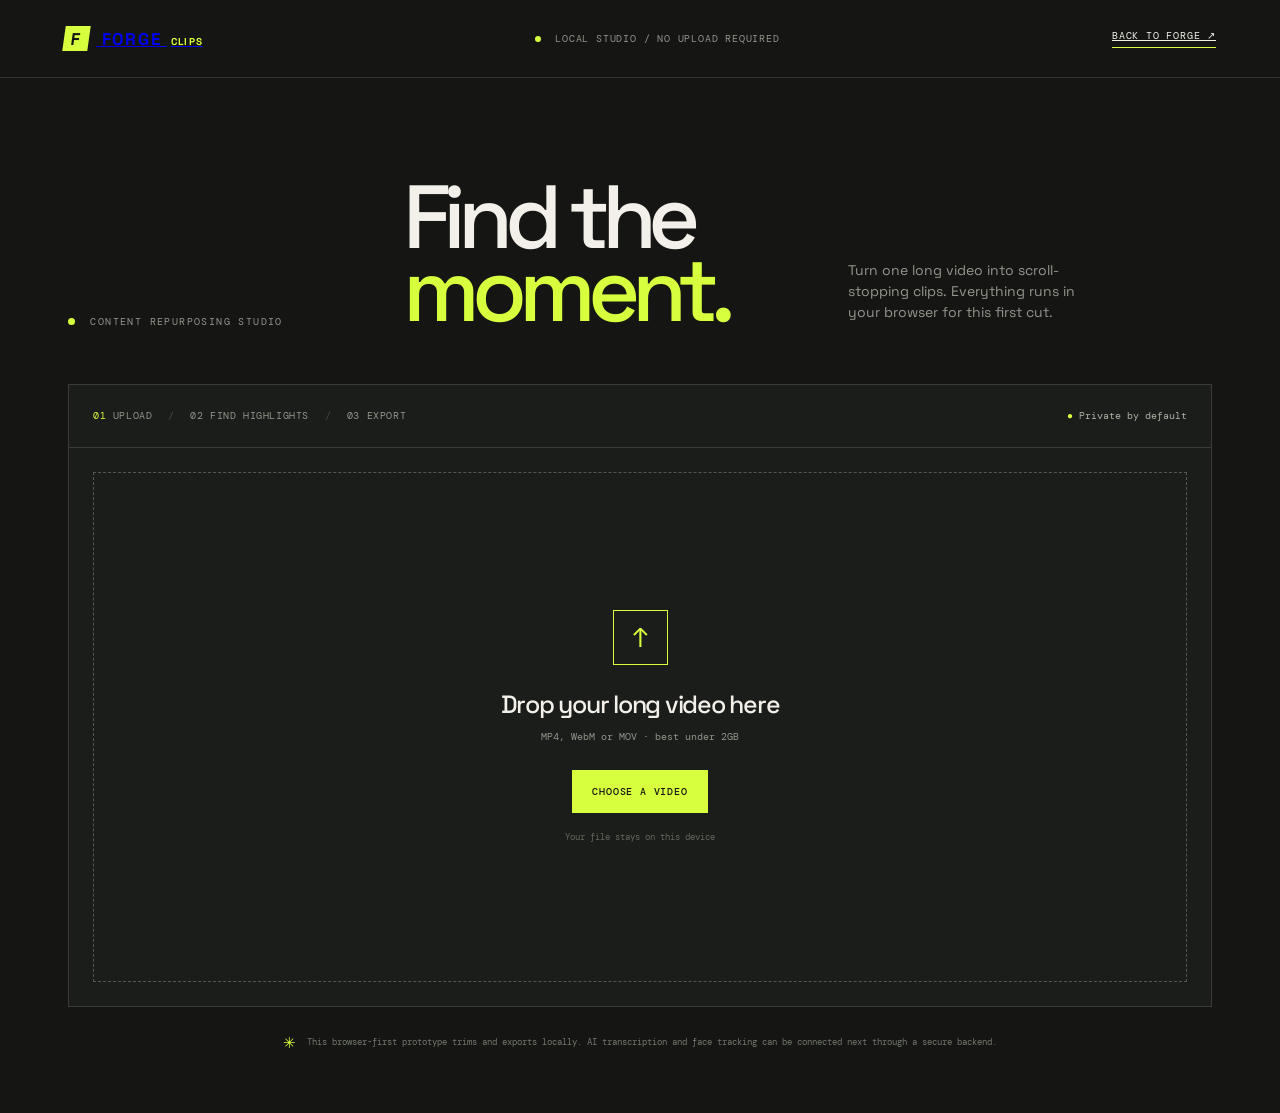
==== clipper.html @ c1059297 "Create AI clipping studio" ====
<!doctype html>
<html lang="en">
<head>
  <meta charset="UTF-8" />
  <meta name="viewport" content="width=device-width, initial-scale=1.0" />
  <meta name="description" content="Forge Clips — turn long videos into short-form content." />
  <title>Forge Clips — Turn long videos into momentum</title>
  <link rel="preconnect" href="https://fonts.googleapis.com" />
  <link rel="preconnect" href="https://fonts.gstatic.com" crossorigin />
  <link href="https://fonts.googleapis.com/css2?family=DM+Mono:wght@400;500&family=Space+Grotesk:wght@400;500;600;700&display=swap" rel="stylesheet" />
  <link rel="stylesheet" href="clipper.css" />
</head>
<body>
  <header class="clip-header">
    <a class="clip-logo" href="index.html"><span>F</span> FORGE <b>CLIPS</b></a>
    <div class="header-status"><i></i> Local studio / No upload required</div>
    <a class="back-link" href="index.html">Back to Forge ↗</a>
  </header>

  <main class="clip-app">
    <section class="clip-intro">
      <p class="eyebrow"><span></span> Content repurposing studio</p>
      <h1>Find the<br /><em>moment.</em></h1>
      <p class="intro-copy">Turn one long video into scroll-stopping clips. Everything runs in your browser for this first cut.</p>
    </section>

    <section class="workspace" aria-label="Video clipping workspace">
      <div class="workspace-topbar"><div><span class="step active">01</span> Upload <span class="divider">/</span> <span class="step">02</span> Find highlights <span class="divider">/</span> <span class="step">03</span> Export</div><span class="privacy-pill">● Private by default</span></div>

      <div class="upload-state" id="uploadState">
        <div class="upload-icon">↑</div>
        <h2>Drop your long video here</h2>
        <p>MP4, WebM or MOV · best under 2GB</p>
        <label class="upload-button">Choose a video<input id="videoInput" type="file" accept="video/*" /></label>
        <span class="upload-hint">Your file stays on this device</span>
      </div>

      <div class="editor-state hidden" id="editorState">
        <div class="editor-grid">
          <div class="player-column">
            <div class="video-shell"><video id="video" controls playsinline></video><div class="video-empty" id="videoEmpty">Your video preview will appear here</div><button class="play-overlay" id="playOverlay" aria-label="Play video">▶</button></div>
            <div class="video-meta"><div><strong id="fileName">Untitled video</strong><span id="videoInfo">Ready to edit</span></div><button class="text-button" id="replaceVideo">Replace video</button></div>
            <div class="timeline-wrap"><div class="timeline-head"><span>Selected clip</span><strong id="timeReadout">00:00 — 00:30</strong></div><div class="timeline" id="timeline"><div class="timeline-track"></div><div class="range-highlight" id="rangeHighlight"></div><input class="range-input range-start" id="startRange" type="range" min="0" max="100" value="0" step="0.1" aria-label="Clip start" /><input class="range-input range-end" id="endRange" type="range" min="0" max="100" value="30" step="0.1" aria-label="Clip end" /></div><div class="timeline-labels"><span>00:00</span><span id="durationLabel">00:00</span></div></div>
          </div>
          <aside class="control-column">
            <div class="control-card highlight-card"><div class="card-title"><span class="spark">✦</span><div><strong>Highlight finder</strong><small>Quick suggestions based on video length</small></div></div><button class="scan-button" id="scanButton">Scan for moments <span>✦</span></button><div class="suggestions" id="suggestions"><p class="empty-suggestion">Upload a video and scan to find suggested moments.</p></div></div>
            <div class="control-card"><div class="card-title"><span class="caption-icon">Aa</span><div><strong>Caption context</strong><small>Paste a transcript to guide your edits</small></div></div><textarea id="transcript" placeholder="Paste a transcript here (optional)..."></textarea><div class="caption-row"><span>Captions will be ready for your next pass</span><span class="toggle"><i></i></span></div></div>
          </aside>
        </div>
        <div class="export-bar"><div class="export-summary"><span class="summary-icon">↳</span><div><strong id="exportSummary">30 second clip selected</strong><small>Vertical 9:16 · WebM export</small></div></div><button class="export-button" id="exportButton">Export clip <span>↓</span></button></div>
        <div class="export-status hidden" id="exportStatus" role="status"></div>
      </div>
    </section>
    <p class="studio-note"><span>✳</span> This browser-first prototype trims and exports locally. AI transcription and face tracking can be connected next through a secure backend.</p>
  </main>
  <script src="clipper.js"></script>
</body>
</html>
---- clipper.css ----
:root{--ink:#151614;--panel:#20221e;--panel-2:#282b25;--line:rgba(242,240,233,.14);--paper:#f2f0e9;--muted:#92968b;--lime:#d8ff3e;--mono:'DM Mono',monospace;--display:'Space Grotesk',sans-serif}*{box-sizing:border-box}body{margin:0;background:var(--ink);color:var(--paper);font-family:var(--display);min-height:100vh}.clip-header{height:78px;padding:0 5vw;border-bottom:1px solid var(--line);display:flex;align-items:center;justify-content:space-between}.clip-logo{font-weight:700;letter-spacing:.1em;font-size:17px}.clip-logo span{display:inline-grid;place-items:center;width:25px;height:25px;background:var(--lime);color:var(--ink);margin-right:7px;transform:skew(-8deg)}.clip-logo b{color:var(--lime);font-size:10px;letter-spacing:.12em;margin-left:4px}.header-status,.back-link{font:10px var(--mono);text-transform:uppercase;letter-spacing:.08em;color:var(--muted)}.header-status i{display:inline-block;width:6px;height:6px;background:var(--lime);border-radius:50%;margin-right:7px}.back-link{color:var(--paper);border-bottom:1px solid var(--lime);padding-bottom:5px}.clip-app{max-width:1240px;margin:auto;padding:75px 48px 60px}.clip-intro{display:flex;align-items:end;justify-content:space-between;margin-bottom:56px}.eyebrow{color:var(--muted);font:10px var(--mono);letter-spacing:.14em;text-transform:uppercase;margin:0}.eyebrow span{display:inline-block;background:var(--lime);width:7px;height:7px;border-radius:50%;margin-right:8px}.clip-intro h1{font-size:clamp(62px,7vw,100px);line-height:.82;letter-spacing:-.09em;font-weight:500;margin:28px 0 0}.clip-intro h1 em{color:var(--lime);font-style:normal}.intro-copy{color:var(--muted);font-size:14px;line-height:1.5;max-width:250px;margin:0 10% 5px 0}.workspace{border:1px solid var(--line);background:#1b1d1a}.workspace-topbar{height:63px;padding:0 24px;border-bottom:1px solid var(--line);display:flex;justify-content:space-between;align-items:center;color:var(--muted);font:10px var(--mono);text-transform:uppercase;letter-spacing:.06em}.step.active{color:var(--lime)}.divider{opacity:.35;padding:0 9px}.privacy-pill{color:#aeb2a6;text-transform:none;letter-spacing:0}.privacy-pill:first-letter{color:var(--lime)}.upload-state{min-height:510px;margin:24px;border:1px dashed #54584d;display:flex;flex-direction:column;align-items:center;justify-content:center;text-align:center}.upload-icon{width:55px;height:55px;border:1px solid var(--lime);display:grid;place-items:center;color:var(--lime);font-size:27px;margin-bottom:23px}.upload-state h2{font-size:25px;letter-spacing:-.05em;font-weight:500;margin:0 0 10px}.upload-state p{font:10px var(--mono);color:var(--muted);margin:0 0 27px}.upload-button,.scan-button,.export-button{cursor:pointer}.upload-button{background:var(--lime);color:var(--ink);padding:15px 20px;font:500 10px var(--mono);text-transform:uppercase;letter-spacing:.08em}.upload-button input{display:none}.upload-hint{font:9px var(--mono);color:#64695e;margin-top:18px}.hidden{display:none!important}.editor-state{padding:24px}.editor-grid{display:grid;grid-template-columns:1.35fr .85fr;gap:20px}.video-shell{height:425px;background:#0c0d0c;position:relative;display:flex;align-items:center;justify-content:center;overflow:hidden}.video-shell video{width:100%;height:100%;object-fit:contain;display:none}.video-shell.has-video video{display:block}.video-empty{font:10px var(--mono);color:#585d53;text-transform:uppercase;letter-spacing:.08em}.has-video .video-empty{display:none}.play-overlay{position:absolute;z-index:2;width:52px;height:52px;background:var(--lime);border:0;color:var(--ink);border-radius:50%;font-size:15px;padding-left:4px;cursor:pointer}.has-video .play-overlay{display:none}.video-meta{display:flex;justify-content:space-between;align-items:center;padding:15px 0 24px;border-bottom:1px solid var(--line)}.video-meta strong,.video-meta span{display:block}.video-meta strong{font-size:13px;font-weight:500}.video-meta span{font:9px var(--mono);color:var(--muted);margin-top:5px}.text-button{background:none;border:0;border-bottom:1px solid var(--lime);padding:0 0 6px;color:var(--paper);font:9px var(--mono);text-transform:uppercase;cursor:pointer}.timeline-wrap{padding-top:21px}.timeline-head,.timeline-labels{display:flex;justify-content:space-between;font:9px var(--mono);text-transform:uppercase;color:var(--muted)}.timeline-head strong{color:var(--lime);font-weight:400}.timeline{height:32px;position:relative;margin:13px 0 4px}.timeline-track,.range-highlight{position:absolute;height:8px;top:12px;left:0;right:0;background:#3c4037}.range-highlight{background:var(--lime);left:0;right:70%;opacity:.9}.range-input{position:absolute;appearance:none;pointer-events:none;width:100%;height:8px;top:12px;left:0;background:none;margin:0}.range-input::-webkit-slider-thumb{appearance:none;width:16px;height:16px;border:2px solid var(--ink);border-radius:50%;background:var(--lime);pointer-events:auto;cursor:ew-resize}.range-input::-moz-range-thumb{width:12px;height:12px;border:2px solid var(--ink);border-radius:50%;background:var(--lime);pointer-events:auto;cursor:ew-resize}.range-end{z-index:3}.range-start{z-index:4}.timeline-labels{font-size:8px}.control-column{display:flex;flex-direction:column;gap:15px}.control-card{background:var(--panel);border:1px solid var(--line);padding:20px}.card-title{display:flex;gap:12px;align-items:center}.card-title>span{width:31px;height:31px;display:grid;place-items:center;background:#30352c;color:var(--lime);font-size:16px}.caption-icon{font:14px var(--mono)!important}.card-title strong,.card-title small{display:block}.card-title strong{font-size:13px;font-weight:500}.card-title small{font:9px var(--mono);color:var(--muted);margin-top:5px}.scan-button{width:100%;border:1px solid var(--lime);background:transparent;color:var(--lime);padding:13px;margin:25px 0 16px;font:10px var(--mono);text-transform:uppercase;letter-spacing:.07em;text-align:left;display:flex;justify-content:space-between}.scan-button:hover{background:var(--lime);color:var(--ink)}.suggestions{display:flex;flex-direction:column;gap:8px}.empty-suggestion{font:9px/1.5 var(--mono);color:#696e63;margin:0}.suggestion{background:#2b2f28;padding:12px;display:grid;grid-template-columns:38px 1fr auto;gap:10px;align-items:center;cursor:pointer;border:1px solid transparent}.suggestion:hover,.suggestion.selected{border-color:var(--lime)}.suggestion-num{font:10px var(--mono);color:var(--lime)}.suggestion strong{font-size:11px;font-weight:500;display:block}.suggestion small{font:8px var(--mono);color:var(--muted);display:block;margin-top:4px}.suggestion button{background:none;border:0;color:var(--lime);font-size:18px;cursor:pointer}.control-card textarea{width:100%;height:79px;background:#171916;border:1px solid var(--line);resize:vertical;color:var(--paper);font:10px/1.5 var(--mono);margin-top:20px;padding:12px;outline:none}.control-card textarea:focus{border-color:var(--lime)}.caption-row{display:flex;justify-content:space-between;align-items:center;color:var(--muted);font:8px var(--mono);margin-top:15px}.toggle{width:29px;height:16px;border-radius:10px;background:#41463b;padding:2px}.toggle i{display:block;width:12px;height:12px;border-radius:50%;background:var(--muted)}.export-bar{margin-top:20px;background:var(--lime);color:var(--ink);padding:17px 20px;display:flex;align-items:center;justify-content:space-between}.export-summary{display:flex;align-items:center;gap:11px}.summary-icon{font-size:22px}.export-summary strong,.export-summary small{display:block}.export-summary strong{font-size:12px;font-weight:600}.export-summary small{font:9px var(--mono);margin-top:4px;color:#566023}.export-button{border:0;background:var(--ink);color:var(--paper);padding:13px 17px;font:10px var(--mono);text-transform:uppercase;letter-spacing:.08em}.export-button span{color:var(--lime);padding-left:13px;font-size:16px}.export-button:disabled{opacity:.6;cursor:wait}.export-status{background:#26301a;color:var(--lime);padding:13px 18px;font:10px var(--mono);margin-top:10px}.studio-note{color:#73786d;text-align:center;font:9px var(--mono);margin:26px 0 0}.studio-note span{color:var(--lime);font-size:15px;vertical-align:middle;margin-right:6px}@media(max-width:850px){.clip-header{padding:0 23px}.header-status{display:none}.clip-app{padding:55px 23px}.clip-intro{display:block;margin-bottom:42px}.intro-copy{margin-top:28px}.editor-grid{grid-template-columns:1fr}.video-shell{height:360px}.workspace-topbar{font-size:8px}.privacy-pill{display:none}}@media(max-width:500px){.clip-intro h1{font-size:68px}.workspace-topbar{padding:0 15px}.divider{padding:0 3px}.editor-state{padding:15px}.upload-state{margin:15px;min-height:400px}.video-shell{height:260px}.export-bar{align-items:flex-start;gap:18px;flex-direction:column}.export-button{width:100%;text-align:left}.back-link{font-size:8px}}
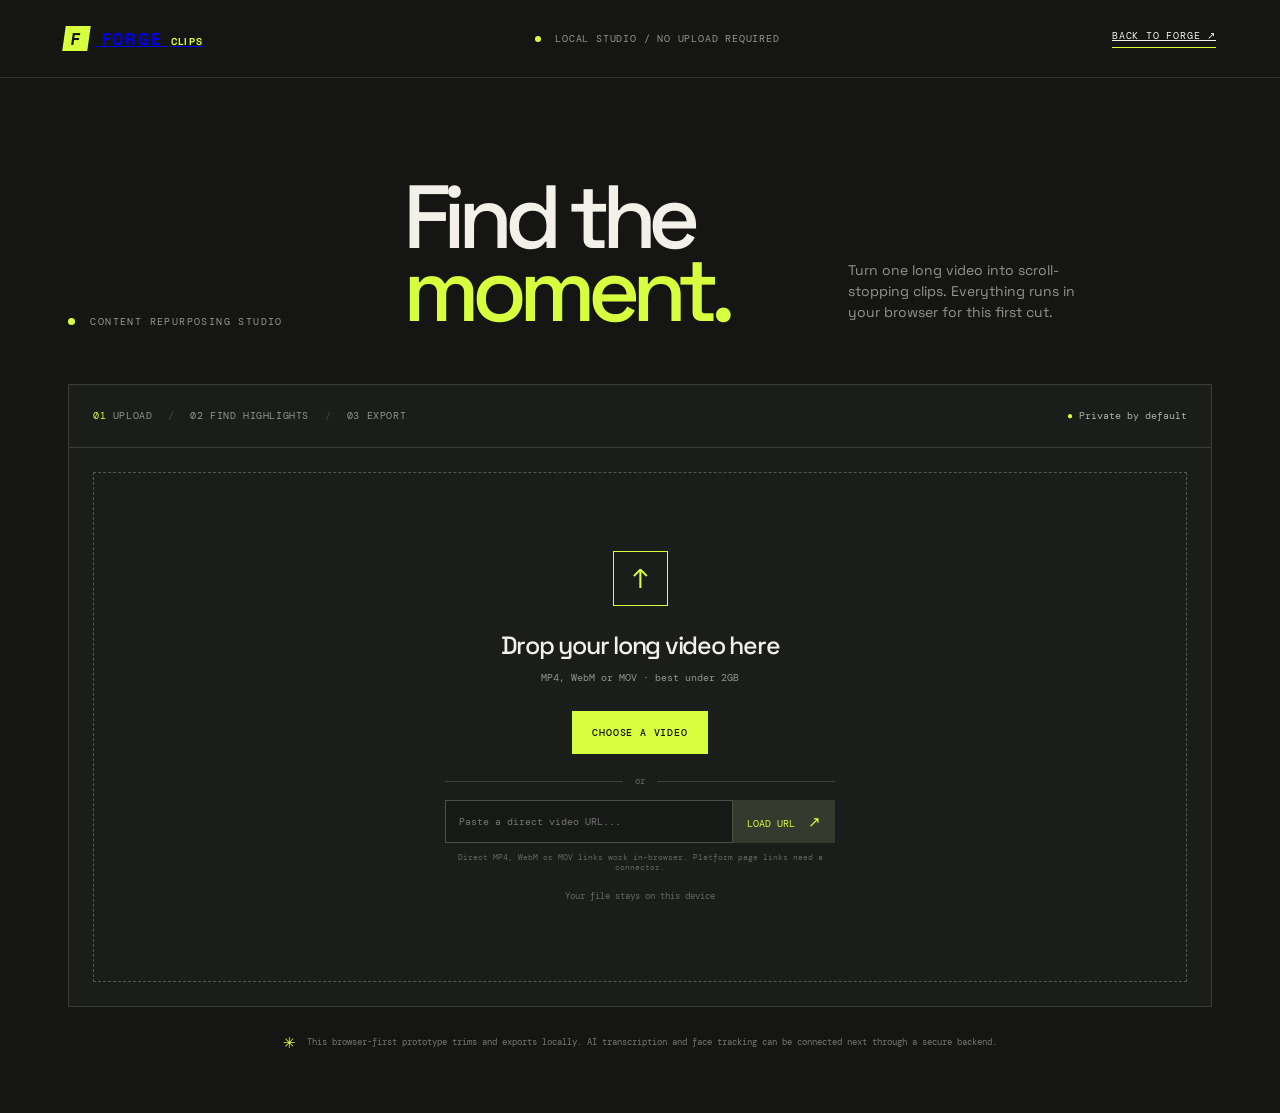
==== commit 825b9dd3: "Add video URL import option" ====
--- a/clipper.html
+++ b/clipper.html
@@ -32,6 +32,12 @@
         <h2>Drop your long video here</h2>
         <p>MP4, WebM or MOV · best under 2GB</p>
         <label class="upload-button">Choose a video<input id="videoInput" type="file" accept="video/*" /></label>
+        <div class="upload-divider"><span>or</span></div>
+        <form class="url-form" id="urlForm">
+          <input id="videoUrl" type="url" placeholder="Paste a direct video URL..." aria-label="Video URL" />
+          <button type="submit">Load URL <span>↗</span></button>
+        </form>
+        <p class="url-help">Direct MP4, WebM or MOV links work in-browser. Platform page links need a connector.</p>
         <span class="upload-hint">Your file stays on this device</span>
       </div>
 
--- a/clipper.css
+++ b/clipper.css
@@ -1 +1,2 @@
 :root{--ink:#151614;--panel:#20221e;--panel-2:#282b25;--line:rgba(242,240,233,.14);--paper:#f2f0e9;--muted:#92968b;--lime:#d8ff3e;--mono:'DM Mono',monospace;--display:'Space Grotesk',sans-serif}*{box-sizing:border-box}body{margin:0;background:var(--ink);color:var(--paper);font-family:var(--display);min-height:100vh}.clip-header{height:78px;padding:0 5vw;border-bottom:1px solid var(--line);display:flex;align-items:center;justify-content:space-between}.clip-logo{font-weight:700;letter-spacing:.1em;font-size:17px}.clip-logo span{display:inline-grid;place-items:center;width:25px;height:25px;background:var(--lime);color:var(--ink);margin-right:7px;transform:skew(-8deg)}.clip-logo b{color:var(--lime);font-size:10px;letter-spacing:.12em;margin-left:4px}.header-status,.back-link{font:10px var(--mono);text-transform:uppercase;letter-spacing:.08em;color:var(--muted)}.header-status i{display:inline-block;width:6px;height:6px;background:var(--lime);border-radius:50%;margin-right:7px}.back-link{color:var(--paper);border-bottom:1px solid var(--lime);padding-bottom:5px}.clip-app{max-width:1240px;margin:auto;padding:75px 48px 60px}.clip-intro{display:flex;align-items:end;justify-content:space-between;margin-bottom:56px}.eyebrow{color:var(--muted);font:10px var(--mono);letter-spacing:.14em;text-transform:uppercase;margin:0}.eyebrow span{display:inline-block;background:var(--lime);width:7px;height:7px;border-radius:50%;margin-right:8px}.clip-intro h1{font-size:clamp(62px,7vw,100px);line-height:.82;letter-spacing:-.09em;font-weight:500;margin:28px 0 0}.clip-intro h1 em{color:var(--lime);font-style:normal}.intro-copy{color:var(--muted);font-size:14px;line-height:1.5;max-width:250px;margin:0 10% 5px 0}.workspace{border:1px solid var(--line);background:#1b1d1a}.workspace-topbar{height:63px;padding:0 24px;border-bottom:1px solid var(--line);display:flex;justify-content:space-between;align-items:center;color:var(--muted);font:10px var(--mono);text-transform:uppercase;letter-spacing:.06em}.step.active{color:var(--lime)}.divider{opacity:.35;padding:0 9px}.privacy-pill{color:#aeb2a6;text-transform:none;letter-spacing:0}.privacy-pill:first-letter{color:var(--lime)}.upload-state{min-height:510px;margin:24px;border:1px dashed #54584d;display:flex;flex-direction:column;align-items:center;justify-content:center;text-align:center}.upload-icon{width:55px;height:55px;border:1px solid var(--lime);display:grid;place-items:center;color:var(--lime);font-size:27px;margin-bottom:23px}.upload-state h2{font-size:25px;letter-spacing:-.05em;font-weight:500;margin:0 0 10px}.upload-state p{font:10px var(--mono);color:var(--muted);margin:0 0 27px}.upload-button,.scan-button,.export-button{cursor:pointer}.upload-button{background:var(--lime);color:var(--ink);padding:15px 20px;font:500 10px var(--mono);text-transform:uppercase;letter-spacing:.08em}.upload-button input{display:none}.upload-hint{font:9px var(--mono);color:#64695e;margin-top:18px}.hidden{display:none!important}.editor-state{padding:24px}.editor-grid{display:grid;grid-template-columns:1.35fr .85fr;gap:20px}.video-shell{height:425px;background:#0c0d0c;position:relative;display:flex;align-items:center;justify-content:center;overflow:hidden}.video-shell video{width:100%;height:100%;object-fit:contain;display:none}.video-shell.has-video video{display:block}.video-empty{font:10px var(--mono);color:#585d53;text-transform:uppercase;letter-spacing:.08em}.has-video .video-empty{display:none}.play-overlay{position:absolute;z-index:2;width:52px;height:52px;background:var(--lime);border:0;color:var(--ink);border-radius:50%;font-size:15px;padding-left:4px;cursor:pointer}.has-video .play-overlay{display:none}.video-meta{display:flex;justify-content:space-between;align-items:center;padding:15px 0 24px;border-bottom:1px solid var(--line)}.video-meta strong,.video-meta span{display:block}.video-meta strong{font-size:13px;font-weight:500}.video-meta span{font:9px var(--mono);color:var(--muted);margin-top:5px}.text-button{background:none;border:0;border-bottom:1px solid var(--lime);padding:0 0 6px;color:var(--paper);font:9px var(--mono);text-transform:uppercase;cursor:pointer}.timeline-wrap{padding-top:21px}.timeline-head,.timeline-labels{display:flex;justify-content:space-between;font:9px var(--mono);text-transform:uppercase;color:var(--muted)}.timeline-head strong{color:var(--lime);font-weight:400}.timeline{height:32px;position:relative;margin:13px 0 4px}.timeline-track,.range-highlight{position:absolute;height:8px;top:12px;left:0;right:0;background:#3c4037}.range-highlight{background:var(--lime);left:0;right:70%;opacity:.9}.range-input{position:absolute;appearance:none;pointer-events:none;width:100%;height:8px;top:12px;left:0;background:none;margin:0}.range-input::-webkit-slider-thumb{appearance:none;width:16px;height:16px;border:2px solid var(--ink);border-radius:50%;background:var(--lime);pointer-events:auto;cursor:ew-resize}.range-input::-moz-range-thumb{width:12px;height:12px;border:2px solid var(--ink);border-radius:50%;background:var(--lime);pointer-events:auto;cursor:ew-resize}.range-end{z-index:3}.range-start{z-index:4}.timeline-labels{font-size:8px}.control-column{display:flex;flex-direction:column;gap:15px}.control-card{background:var(--panel);border:1px solid var(--line);padding:20px}.card-title{display:flex;gap:12px;align-items:center}.card-title>span{width:31px;height:31px;display:grid;place-items:center;background:#30352c;color:var(--lime);font-size:16px}.caption-icon{font:14px var(--mono)!important}.card-title strong,.card-title small{display:block}.card-title strong{font-size:13px;font-weight:500}.card-title small{font:9px var(--mono);color:var(--muted);margin-top:5px}.scan-button{width:100%;border:1px solid var(--lime);background:transparent;color:var(--lime);padding:13px;margin:25px 0 16px;font:10px var(--mono);text-transform:uppercase;letter-spacing:.07em;text-align:left;display:flex;justify-content:space-between}.scan-button:hover{background:var(--lime);color:var(--ink)}.suggestions{display:flex;flex-direction:column;gap:8px}.empty-suggestion{font:9px/1.5 var(--mono);color:#696e63;margin:0}.suggestion{background:#2b2f28;padding:12px;display:grid;grid-template-columns:38px 1fr auto;gap:10px;align-items:center;cursor:pointer;border:1px solid transparent}.suggestion:hover,.suggestion.selected{border-color:var(--lime)}.suggestion-num{font:10px var(--mono);color:var(--lime)}.suggestion strong{font-size:11px;font-weight:500;display:block}.suggestion small{font:8px var(--mono);color:var(--muted);display:block;margin-top:4px}.suggestion button{background:none;border:0;color:var(--lime);font-size:18px;cursor:pointer}.control-card textarea{width:100%;height:79px;background:#171916;border:1px solid var(--line);resize:vertical;color:var(--paper);font:10px/1.5 var(--mono);margin-top:20px;padding:12px;outline:none}.control-card textarea:focus{border-color:var(--lime)}.caption-row{display:flex;justify-content:space-between;align-items:center;color:var(--muted);font:8px var(--mono);margin-top:15px}.toggle{width:29px;height:16px;border-radius:10px;background:#41463b;padding:2px}.toggle i{display:block;width:12px;height:12px;border-radius:50%;background:var(--muted)}.export-bar{margin-top:20px;background:var(--lime);color:var(--ink);padding:17px 20px;display:flex;align-items:center;justify-content:space-between}.export-summary{display:flex;align-items:center;gap:11px}.summary-icon{font-size:22px}.export-summary strong,.export-summary small{display:block}.export-summary strong{font-size:12px;font-weight:600}.export-summary small{font:9px var(--mono);margin-top:4px;color:#566023}.export-button{border:0;background:var(--ink);color:var(--paper);padding:13px 17px;font:10px var(--mono);text-transform:uppercase;letter-spacing:.08em}.export-button span{color:var(--lime);padding-left:13px;font-size:16px}.export-button:disabled{opacity:.6;cursor:wait}.export-status{background:#26301a;color:var(--lime);padding:13px 18px;font:10px var(--mono);margin-top:10px}.studio-note{color:#73786d;text-align:center;font:9px var(--mono);margin:26px 0 0}.studio-note span{color:var(--lime);font-size:15px;vertical-align:middle;margin-right:6px}@media(max-width:850px){.clip-header{padding:0 23px}.header-status{display:none}.clip-app{padding:55px 23px}.clip-intro{display:block;margin-bottom:42px}.intro-copy{margin-top:28px}.editor-grid{grid-template-columns:1fr}.video-shell{height:360px}.workspace-topbar{font-size:8px}.privacy-pill{display:none}}@media(max-width:500px){.clip-intro h1{font-size:68px}.workspace-topbar{padding:0 15px}.divider{padding:0 3px}.editor-state{padding:15px}.upload-state{margin:15px;min-height:400px}.video-shell{height:260px}.export-bar{align-items:flex-start;gap:18px;flex-direction:column}.export-button{width:100%;text-align:left}.back-link{font-size:8px}}
+:root{--url-control:#343a2d}.upload-divider{width:min(390px,80%);display:flex;align-items:center;gap:12px;color:#64695e;font:9px var(--mono);margin:21px 0 13px}.upload-divider:before,.upload-divider:after{content:'';height:1px;background:#3d4138;flex:1}.url-form{display:flex;width:min(390px,80%);height:43px}.url-form input{background:#171916;border:1px solid #4a5043;color:var(--paper);padding:0 13px;min-width:0;flex:1;outline:none;font:10px var(--mono)}.url-form input:focus{border-color:var(--lime)}.url-form button{border:0;background:var(--url-control);color:var(--lime);padding:0 14px;font:10px var(--mono);text-transform:uppercase;cursor:pointer}.url-form button span{font-size:15px;padding-left:7px}.url-help{font:8px var(--mono)!important;color:#64695e!important;margin:9px 0 0!important;max-width:390px}
